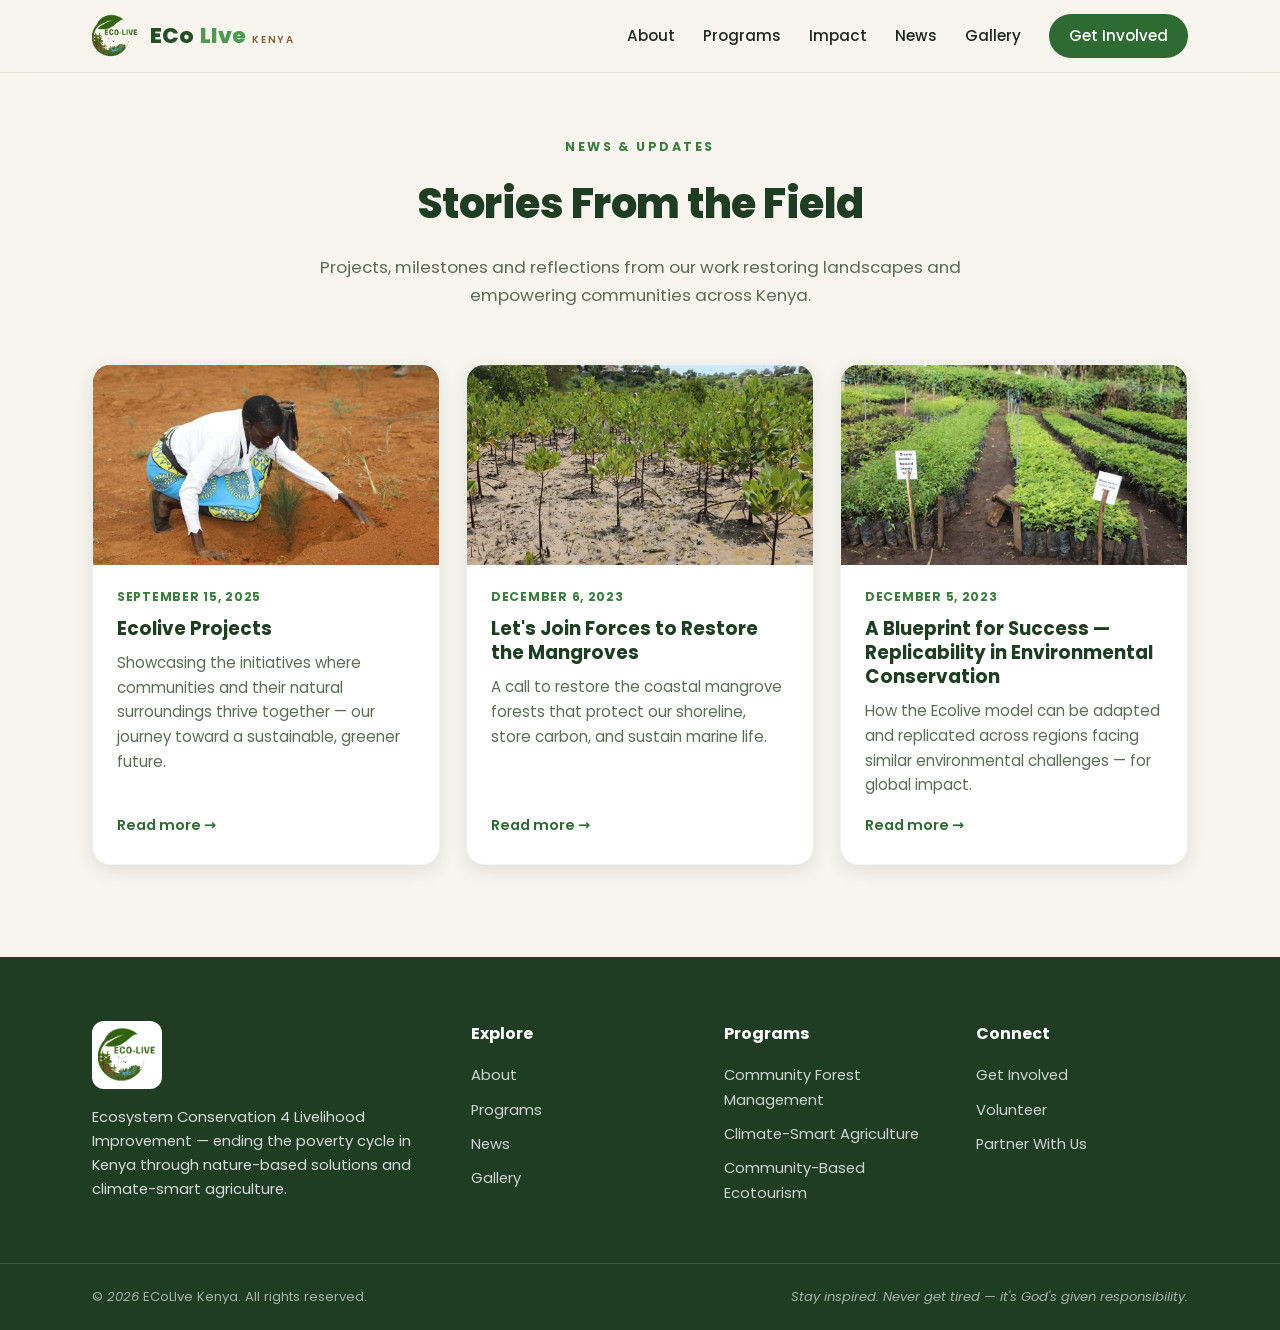
==== news/index.html @ 1b7784cd "Add News section and migrate blog posts from the existing Wix site Homepage News section, /news list" ====
<!DOCTYPE html>
<html lang="en">
<head>
  <meta charset="UTF-8" />
  <meta name="viewport" content="width=device-width, initial-scale=1.0" />
  <title>News &amp; Updates — ECoLIve Kenya</title>
  <meta name="description" content="Latest news, projects and field stories from ECoLIve Kenya." />
  <link rel="icon" href="../assets/logo.png" type="image/png" />
  <link rel="preconnect" href="https://fonts.googleapis.com" />
  <link rel="preconnect" href="https://fonts.gstatic.com" crossorigin />
  <link href="https://fonts.googleapis.com/css2?family=Poppins:wght@400;500;600;700;800&family=Lora:ital,wght@0,400;0,500;1,400&display=swap" rel="stylesheet" />
  <link rel="stylesheet" href="../styles.css" />
</head>
<body>
  <header class="site-header" id="top">
    <div class="container nav-wrap">
      <a href="../index.html" class="brand">
        <img src="../assets/logo.png" alt="ECoLIve logo" class="brand-logo" />
        <span class="brand-text">ECo<span class="brand-accent">LIve</span><small>Kenya</small></span>
      </a>
      <button class="nav-toggle" aria-label="Open menu" aria-expanded="false"><span></span><span></span><span></span></button>
      <nav class="nav" id="nav">
        <a href="../index.html#about">About</a>
        <a href="../index.html#programs">Programs</a>
        <a href="../index.html#impact">Impact</a>
        <a href="../news/index.html">News</a>
        <a href="../index.html#gallery">Gallery</a>
        <a href="../index.html#contact" class="nav-cta">Get Involved</a>
      </nav>
    </div>
  </header>

  <section class="section" style="padding-top:64px">
    <div class="container">
      <div class="section-head">
        <p class="kicker">News &amp; Updates</p>
        <h2>Stories From the Field</h2>
        <p class="section-sub">Projects, milestones and reflections from our work restoring landscapes and empowering communities across Kenya.</p>
      </div>
      <div class="news-grid">
        <a class="news-card" href="../post/ecolive-projects/index.html">
          <div class="news-cover"><img src="../assets/news/planting.jpg" alt="A community member planting a tree seedling in dryland soil" loading="lazy" /></div>
          <div class="news-body">
            <span class="news-date">September 15, 2025</span>
            <h3>Ecolive Projects</h3>
            <p>Showcasing the initiatives where communities and their natural surroundings thrive together — our journey toward a sustainable, greener future.</p>
            <span class="news-readmore">Read more &rarr;</span>
          </div>
        </a>
        <a class="news-card" href="../post/lets-join-forces-to-restore-the-mangroves/index.html">
          <div class="news-cover"><img src="../assets/news/mangrove.jpg" alt="Young mangrove seedlings planted across coastal mudflats with a village in the background" loading="lazy" /></div>
          <div class="news-body">
            <span class="news-date">December 6, 2023</span>
            <h3>Let's Join Forces to Restore the Mangroves</h3>
            <p>A call to restore the coastal mangrove forests that protect our shoreline, store carbon, and sustain marine life.</p>
            <span class="news-readmore">Read more &rarr;</span>
          </div>
        </a>
        <a class="news-card" href="../post/a-blueprint-for-success-replicability-in-environmental-conservation/index.html">
          <div class="news-cover"><img src="../assets/news/nursery-blueprint.jpg" alt="Rows of labelled tree seedlings in an Ecolive community nursery" loading="lazy" /></div>
          <div class="news-body">
            <span class="news-date">December 5, 2023</span>
            <h3>A Blueprint for Success — Replicability in Environmental Conservation</h3>
            <p>How the Ecolive model can be adapted and replicated across regions facing similar environmental challenges — for global impact.</p>
            <span class="news-readmore">Read more &rarr;</span>
          </div>
        </a>
      </div>
    </div>
  </section>

  <footer class="site-footer">
    <div class="container footer-grid">
      <div class="footer-brand">
        <img src="../assets/logo.png" alt="ECoLIve logo" />
        <p>Ecosystem Conservation 4 Livelihood Improvement — ending the poverty cycle in Kenya through nature-based solutions and climate-smart agriculture.</p>
      </div>
      <div class="footer-col">
        <h4>Explore</h4>
        <a href="../index.html#about">About</a>
        <a href="../index.html#programs">Programs</a>
        <a href="../news/index.html">News</a>
        <a href="../index.html#gallery">Gallery</a>
      </div>
      <div class="footer-col">
        <h4>Programs</h4>
        <a href="../index.html#programs">Community Forest Management</a>
        <a href="../index.html#programs">Climate-Smart Agriculture</a>
        <a href="../index.html#programs">Community-Based Ecotourism</a>
      </div>
      <div class="footer-col">
        <h4>Connect</h4>
        <a href="../index.html#contact">Get Involved</a>
        <a href="../index.html#contact">Volunteer</a>
        <a href="../index.html#contact">Partner With Us</a>
      </div>
    </div>
    <div class="footer-bar">
      <div class="container footer-bar-inner">
        <span>&copy; <span id="year"></span> ECoLIve Kenya. All rights reserved.</span>
        <span>Stay inspired. Never get tired — it's God's given responsibility.</span>
      </div>
    </div>
  </footer>
  <script src="../script.js"></script>
</body>
</html>
---- styles.css ----
/* =========================================================
   ECoLIve Kenya — Brand stylesheet
   Palette derived from the logo & profile:
   Green (hope/prosperity), Brown (earth/soil), White (transparency)
   ========================================================= */

:root {
  --green-900: #1e3d23;
  --green-800: #244d28;
  --green-700: #2e6b32;
  --green-600: #3a7d3e;
  --green-500: #4c9a4f;
  --green-300: #8fc492;
  --green-100: #e4f0e2;
  --brown-700: #5b3a22;
  --brown-500: #8b5e3c;
  --brown-300: #c39d7e;
  --cream:     #f7f5ee;
  --cream-2:   #eef0e6;
  --ink:       #20281f;
  --muted:     #5d6a58;
  --white:     #ffffff;
  --shadow:    0 14px 40px rgba(30, 61, 35, 0.12);
  --shadow-sm: 0 6px 18px rgba(30, 61, 35, 0.10);
  --radius:    18px;
  --radius-sm: 12px;
  --maxw:      1140px;
}

* { margin: 0; padding: 0; box-sizing: border-box; }

html { scroll-behavior: smooth; scroll-padding-top: 80px; }

body {
  font-family: "Poppins", system-ui, -apple-system, sans-serif;
  color: var(--ink);
  background: var(--cream);
  line-height: 1.65;
  -webkit-font-smoothing: antialiased;
}

img { max-width: 100%; display: block; }
a { color: inherit; text-decoration: none; }

.container { width: 100%; max-width: var(--maxw); margin: 0 auto; padding: 0 22px; }

/* ---------- Buttons ---------- */
.btn {
  display: inline-block;
  font-weight: 600;
  font-size: 0.96rem;
  padding: 13px 26px;
  border-radius: 50px;
  cursor: pointer;
  border: 2px solid transparent;
  transition: transform .2s ease, box-shadow .2s ease, background .2s ease;
}
.btn-primary { background: var(--green-700); color: #fff; box-shadow: 0 8px 22px rgba(46,107,50,.35); }
.btn-primary:hover { background: var(--green-800); transform: translateY(-2px); }
.btn-ghost { background: transparent; color: #fff; border-color: rgba(255,255,255,.7); }
.btn-ghost:hover { background: rgba(255,255,255,.14); transform: translateY(-2px); }
.btn-full { width: 100%; }

/* ---------- Header ---------- */
.site-header {
  position: sticky; top: 0; z-index: 100;
  background: rgba(247, 245, 238, .9);
  backdrop-filter: blur(10px);
  border-bottom: 1px solid rgba(46,107,50,.12);
}
.nav-wrap { display: flex; align-items: center; justify-content: space-between; height: 72px; }
.brand { display: flex; align-items: center; gap: 12px; }
.brand-logo { width: 46px; height: 46px; object-fit: contain; }
.brand-text { font-weight: 800; font-size: 1.35rem; color: var(--green-800); line-height: 1; display: flex; align-items: baseline; gap: 6px; }
.brand-accent { color: var(--green-500); }
.brand-text small { font-size: .62rem; font-weight: 600; letter-spacing: .18em; color: var(--brown-500); text-transform: uppercase; }

.nav { display: flex; align-items: center; gap: 28px; }
.nav a { font-weight: 500; font-size: .95rem; color: var(--ink); position: relative; }
.nav a:not(.nav-cta)::after {
  content: ""; position: absolute; left: 0; bottom: -6px; height: 2px; width: 0;
  background: var(--green-600); transition: width .25s ease;
}
.nav a:not(.nav-cta):hover::after { width: 100%; }
.nav-cta { background: var(--green-700); color: #fff !important; padding: 9px 20px; border-radius: 50px; }
.nav-cta:hover { background: var(--green-800); }

.nav-toggle { display: none; flex-direction: column; gap: 5px; background: none; border: 0; cursor: pointer; padding: 6px; }
.nav-toggle span { width: 26px; height: 3px; background: var(--green-800); border-radius: 3px; transition: .3s; }

/* ---------- Hero ---------- */
.hero {
  position: relative;
  color: #fff;
  padding: 120px 0 96px;
  background:
    linear-gradient(160deg, rgba(30,61,35,.94) 0%, rgba(36,77,40,.86) 50%, rgba(58,125,62,.78) 100%),
    url("assets/hero-hands.jpg") center 30% / cover no-repeat;
  overflow: hidden;
}
.hero-overlay {
  position: absolute; inset: 0;
  background-image:
    radial-gradient(circle at 80% 20%, rgba(255,255,255,.08) 0, transparent 35%),
    url("data:image/svg+xml,%3Csvg xmlns='http://www.w3.org/2000/svg' width='60' height='60'%3E%3Cpath d='M30 8c6 8 6 18 0 26-6-8-6-18 0-26z' fill='%23ffffff' opacity='0.04'/%3E%3C/svg%3E");
  pointer-events: none;
}
.hero-inner { position: relative; max-width: 820px; }
.eyebrow { text-transform: uppercase; letter-spacing: .22em; font-size: .76rem; font-weight: 600; color: var(--green-300); margin-bottom: 18px; }
.hero h1 { font-size: clamp(2.1rem, 5vw, 3.5rem); line-height: 1.1; font-weight: 800; letter-spacing: -.5px; }
.hero h1 span { color: var(--green-300); }
.hero-lead { font-size: 1.12rem; max-width: 620px; margin: 22px 0 32px; color: rgba(255,255,255,.92); }
.hero-actions { display: flex; gap: 14px; flex-wrap: wrap; }
.hero-stats { display: flex; gap: 38px; margin-top: 54px; flex-wrap: wrap; }
.stat { display: flex; flex-direction: column; }
.stat strong { font-size: 2.2rem; font-weight: 800; color: #fff; line-height: 1; }
.stat span { font-size: .82rem; color: rgba(255,255,255,.8); margin-top: 6px; max-width: 150px; }

/* ---------- Values marquee ---------- */
.values-strip { background: var(--brown-700); color: var(--cream); overflow: hidden; padding: 14px 0; }
.marquee { display: flex; gap: 26px; white-space: nowrap; width: max-content; animation: scroll 26s linear infinite; font-weight: 600; letter-spacing: .04em; text-transform: uppercase; font-size: .9rem; }
.marquee span { opacity: .92; }
@keyframes scroll { from { transform: translateX(0); } to { transform: translateX(-50%); } }

/* ---------- Sections ---------- */
.section { padding: 92px 0; }
.section-alt { background: var(--cream-2); }
.section-green { background: linear-gradient(160deg, var(--green-800), var(--green-700)); color: #fff; }
.section-head { max-width: 720px; margin: 0 auto 54px; text-align: center; }
.section-head.light h2, .section-head.light .kicker { color: #fff; }
.kicker { text-transform: uppercase; letter-spacing: .2em; font-size: .78rem; font-weight: 700; color: var(--green-600); margin-bottom: 12px; }
.section-head h2 { font-size: clamp(1.7rem, 3.6vw, 2.6rem); font-weight: 800; color: var(--green-900); letter-spacing: -.5px; }
.section-green .section-head h2 { color: #fff; }
.section-sub { margin-top: 16px; color: var(--muted); font-size: 1.05rem; }
.section-green .section-sub { color: rgba(255,255,255,.85); }

/* ---------- About ---------- */
.about-grid { display: grid; grid-template-columns: 1.1fr 1fr; gap: 44px; align-items: start; margin-bottom: 60px; }
.about-text p { margin-bottom: 18px; color: var(--muted); font-size: 1.04rem; }
.about-text blockquote {
  font-family: "Lora", serif; font-style: italic; font-size: 1.25rem; color: var(--green-800);
  border-left: 4px solid var(--green-500); padding: 6px 0 6px 22px; margin-top: 26px;
}
.about-cards { display: grid; gap: 20px; }
.vm-card { background: #fff; border-radius: var(--radius); padding: 28px; box-shadow: var(--shadow-sm); border: 1px solid rgba(46,107,50,.08); }
.vm-icon { width: 52px; height: 52px; border-radius: 14px; background: var(--green-100); color: var(--green-700); display: flex; align-items: center; justify-content: center; margin-bottom: 16px; }
.vm-icon svg { width: 26px; height: 26px; }
.vm-card h3 { color: var(--green-800); font-size: 1.2rem; margin-bottom: 8px; }
.vm-card p { color: var(--muted); font-size: .98rem; }

.values-grid { display: grid; grid-template-columns: repeat(5, 1fr); gap: 16px; }
.value { background: #fff; border-radius: var(--radius-sm); padding: 22px 18px; border-top: 4px solid var(--green-500); box-shadow: var(--shadow-sm); transition: transform .25s ease; }
.value:hover { transform: translateY(-5px); }
.value h4 { color: var(--green-800); font-size: 1.02rem; margin-bottom: 8px; }
.value p { font-size: .86rem; color: var(--muted); }

/* ---------- Source to Sea ---------- */
.s2s-flow { display: flex; align-items: stretch; justify-content: center; gap: 8px; flex-wrap: wrap; }
.s2s-step { flex: 1; min-width: 180px; background: #fff; border-radius: var(--radius); padding: 30px 22px; text-align: center; box-shadow: var(--shadow-sm); border: 1px solid rgba(46,107,50,.08); }
.s2s-emoji { width: 64px; height: 64px; border-radius: 50%; background: var(--green-100); color: var(--green-700); display: flex; align-items: center; justify-content: center; margin: 0 auto 14px; }
.s2s-emoji svg { width: 30px; height: 30px; }
.s2s-step h4 { color: var(--green-800); font-size: 1.18rem; margin-bottom: 8px; }
.s2s-step p { font-size: .9rem; color: var(--muted); }
.s2s-arrow { display: flex; align-items: center; font-size: 1.8rem; color: var(--green-500); font-weight: 700; }
.s2s-photo { margin: 44px auto 0; max-width: 920px; border-radius: var(--radius); overflow: hidden; box-shadow: var(--shadow); position: relative; }
.s2s-photo img { width: 100%; height: 340px; object-fit: cover; }
.s2s-photo figcaption {
  position: absolute; left: 0; right: 0; bottom: 0; padding: 30px 24px 16px;
  background: linear-gradient(to top, rgba(20,40,24,.78), transparent);
  color: #fff; font-size: .92rem; font-weight: 500;
}

/* ---------- Thematic ---------- */
.theme-grid { display: grid; grid-template-columns: repeat(3, 1fr); gap: 26px; }
.theme-card { background: #fff; border-radius: var(--radius); padding: 32px 28px; box-shadow: var(--shadow-sm); border: 1px solid rgba(46,107,50,.08); position: relative; transition: transform .25s ease, box-shadow .25s ease; }
.theme-card:hover { transform: translateY(-6px); box-shadow: var(--shadow); }
.theme-tag { display: inline-block; background: var(--green-100); color: var(--green-700); font-weight: 700; font-size: .72rem; letter-spacing: .1em; padding: 5px 12px; border-radius: 50px; text-transform: uppercase; margin-bottom: 16px; }
.theme-card h3 { color: var(--green-900); font-size: 1.2rem; margin-bottom: 12px; line-height: 1.3; }
.theme-card p { color: var(--muted); font-size: .96rem; }

/* ---------- Programs ---------- */
.program-grid { display: grid; grid-template-columns: repeat(3, 1fr); gap: 26px; }
.program-card { background: rgba(255,255,255,.08); border: 1px solid rgba(255,255,255,.18); border-radius: var(--radius); padding: 34px 28px; position: relative; backdrop-filter: blur(4px); transition: transform .25s ease, background .25s ease; }
.program-card:hover { transform: translateY(-6px); background: rgba(255,255,255,.14); }
.program-emoji { width: 64px; height: 64px; border-radius: 16px; background: rgba(255,255,255,.14); color: #fff; display: flex; align-items: center; justify-content: center; margin-bottom: 18px; }
.program-emoji svg { width: 32px; height: 32px; }
.program-card h3 { font-size: 1.25rem; margin-bottom: 12px; }
.program-card p { color: rgba(255,255,255,.85); font-size: .96rem; }
.program-pill { position: absolute; top: 22px; right: 22px; background: var(--green-300); color: var(--green-900); font-weight: 700; font-size: .72rem; padding: 4px 12px; border-radius: 50px; letter-spacing: .08em; }

/* ---------- Strategy list ---------- */
.strategy-list { max-width: 820px; margin: 0 auto; list-style: none; counter-reset: step; }
.strategy-list li { position: relative; padding: 0 0 30px 70px; counter-increment: step; }
.strategy-list li::before {
  content: counter(step); position: absolute; left: 0; top: 0;
  width: 48px; height: 48px; border-radius: 50%;
  background: var(--green-700); color: #fff; font-weight: 700; font-size: 1.2rem;
  display: flex; align-items: center; justify-content: center;
}
.strategy-list li:not(:last-child)::after {
  content: ""; position: absolute; left: 23px; top: 52px; bottom: 6px; width: 2px;
  background: linear-gradient(var(--green-300), transparent);
}
.strategy-list h4 { color: var(--green-800); font-size: 1.18rem; margin-bottom: 6px; }
.strategy-list p { color: var(--muted); font-size: .98rem; }

/* ---------- Founder ---------- */
.founder-grid { display: grid; grid-template-columns: .85fr 1.15fr; gap: 48px; align-items: center; }
.founder-media { display: grid; gap: 16px; }
.founder-portrait { width: 100%; border-radius: var(--radius); box-shadow: var(--shadow); object-fit: cover; aspect-ratio: 1 / 1; }
.founder-thumbs { display: grid; grid-template-columns: 1fr 1fr; gap: 16px; }
.founder-thumbs img { width: 100%; height: 130px; object-fit: cover; border-radius: var(--radius-sm); box-shadow: var(--shadow-sm); }
.founder-content { position: relative; }
.founder-head { text-align: left; margin: 0 0 18px; }
.founder-mark { font-family: "Lora", serif; font-size: 6rem; color: var(--green-300); line-height: .5; height: 46px; }
.founder-quote { font-family: "Lora", serif; font-style: italic; font-size: 1.45rem; line-height: 1.5; color: var(--green-800); margin: 10px 0 22px; border-left: 4px solid var(--green-500); padding-left: 22px; }
.founder-body { color: var(--muted); font-size: 1.05rem; }
.founder-body em { color: var(--brown-500); font-style: italic; font-weight: 600; }
.founder-name { margin-top: 22px; font-weight: 700; color: var(--green-700); }

/* ---------- Impact ---------- */
.impact-grid { display: grid; grid-template-columns: repeat(3, 1fr); gap: 26px; }
.impact-card { background: #fff; border-radius: var(--radius); overflow: hidden; box-shadow: var(--shadow-sm); border: 1px solid rgba(46,107,50,.08); transition: transform .25s ease, box-shadow .25s ease; }
.impact-card:hover { transform: translateY(-6px); box-shadow: var(--shadow); }
.impact-banner { height: 210px; position: relative; display: flex; align-items: flex-end; padding: 16px; overflow: hidden; }
.impact-banner img { position: absolute; inset: 0; width: 100%; height: 100%; object-fit: cover; transition: transform .5s ease; }
.impact-card:hover .impact-banner img { transform: scale(1.06); }
.impact-banner::after {
  content: ""; position: absolute; inset: 0;
  background: linear-gradient(to top, rgba(20,40,24,.55), rgba(20,40,24,.05) 55%, transparent);
}
.impact-badge { position: relative; z-index: 2; background: rgba(255,255,255,.94); color: var(--green-800); font-weight: 700; font-size: .72rem; padding: 5px 13px; border-radius: 50px; letter-spacing: .08em; text-transform: uppercase; }
.impact-body { padding: 24px 24px 28px; }
.impact-body h3 { color: var(--green-900); font-size: 1.18rem; margin-bottom: 10px; line-height: 1.3; }
.impact-body p { color: var(--muted); font-size: .94rem; }

.impact-link { display: inline-block; margin-top: 8px; color: var(--green-700); font-weight: 600; font-size: .9rem; }
.impact-link:hover { color: var(--green-800); text-decoration: underline; }

/* ---------- Nurseries spotlight ---------- */
.nursery-feature { display: grid; grid-template-columns: 1fr 1.1fr; gap: 50px; align-items: center; }
.nursery-text .kicker { color: var(--green-600); }
.nursery-text h2 { font-size: clamp(1.7rem, 3.4vw, 2.4rem); font-weight: 800; color: var(--green-900); margin-bottom: 16px; }
.nursery-text > p { color: var(--muted); font-size: 1.05rem; margin-bottom: 26px; }
.nursery-text strong { color: var(--green-800); }
.nursery-stats { display: flex; gap: 28px; flex-wrap: wrap; }
.ns-item { display: flex; flex-direction: column; }
.ns-item strong { font-size: 2.4rem; font-weight: 800; color: var(--green-700); line-height: 1; }
.ns-item span { font-size: .86rem; color: var(--muted); margin-top: 6px; }

.nursery-gallery { display: grid; grid-template-columns: 1fr 1fr; gap: 14px; }
.nursery-gallery figure { margin: 0; border-radius: var(--radius-sm); overflow: hidden; box-shadow: var(--shadow-sm); position: relative; }
.nursery-gallery img { width: 100%; height: 100%; object-fit: cover; display: block; min-height: 200px; transition: transform .5s ease; }
.nursery-gallery figure:hover img { transform: scale(1.06); }
.ng-tall { grid-row: span 2; }
.ng-tall img { min-height: 414px; }
.ng-tall figcaption {
  position: absolute; left: 0; right: 0; bottom: 0; padding: 26px 18px 14px;
  background: linear-gradient(to top, rgba(20,40,24,.8), transparent);
  color: #fff; font-size: .85rem; font-weight: 500;
}

/* ---------- News (cards) ---------- */
.news-grid { display: grid; grid-template-columns: repeat(3, 1fr); gap: 26px; }
.news-card { display: flex; flex-direction: column; background: #fff; border-radius: var(--radius); overflow: hidden; box-shadow: var(--shadow-sm); border: 1px solid rgba(46,107,50,.08); transition: transform .25s ease, box-shadow .25s ease; }
.news-card:hover { transform: translateY(-6px); box-shadow: var(--shadow); }
.news-cover { height: 200px; overflow: hidden; }
.news-cover img { width: 100%; height: 100%; object-fit: cover; transition: transform .5s ease; }
.news-card:hover .news-cover img { transform: scale(1.06); }
.news-body { padding: 22px 24px 26px; display: flex; flex-direction: column; flex: 1; }
.news-date { font-size: .76rem; font-weight: 700; letter-spacing: .06em; text-transform: uppercase; color: var(--green-600); margin-bottom: 10px; }
.news-card h3 { color: var(--green-900); font-size: 1.16rem; line-height: 1.3; margin-bottom: 10px; }
.news-card p { color: var(--muted); font-size: .94rem; flex: 1; }
.news-readmore { margin-top: 16px; font-weight: 600; color: var(--green-700); font-size: .9rem; }
.news-card:hover .news-readmore { color: var(--green-800); text-decoration: underline; }
.news-more { text-align: center; margin-top: 40px; }

/* ---------- Article (post) pages ---------- */
.post-hero { position: relative; height: clamp(300px, 44vh, 460px); overflow: hidden; }
.post-hero img { width: 100%; height: 100%; object-fit: cover; }
.post-hero::after { content: ""; position: absolute; inset: 0; background: linear-gradient(to top, rgba(18,36,22,.82), rgba(18,36,22,.25) 60%, rgba(18,36,22,.15)); }
.post-hero-inner { position: absolute; left: 0; right: 0; bottom: 0; padding: 40px 0; }
.post-hero-inner .container { color: #fff; }
.post-cat { display: inline-block; background: var(--green-600); color: #fff; font-weight: 700; font-size: .72rem; letter-spacing: .1em; text-transform: uppercase; padding: 5px 14px; border-radius: 50px; margin-bottom: 16px; }
.post-title { font-size: clamp(1.7rem, 4vw, 2.7rem); font-weight: 800; color: #fff; max-width: 880px; line-height: 1.15; letter-spacing: -.5px; }
.post-meta { margin-top: 16px; color: rgba(255,255,255,.92); font-size: .9rem; display: flex; gap: 18px; flex-wrap: wrap; align-items: center; }
.post-meta span { display: inline-flex; align-items: center; gap: 7px; }
.post-meta svg { width: 16px; height: 16px; }
.post-article { max-width: 740px; margin: 0 auto; padding: 50px 22px 80px; }
.post-back { display: inline-flex; align-items: center; gap: 8px; margin-bottom: 32px; color: var(--green-700); font-weight: 600; font-size: .92rem; }
.post-back:hover { color: var(--green-900); }
.post-back svg { width: 18px; height: 18px; }
.post-article p { color: var(--ink); font-size: 1.1rem; line-height: 1.85; margin-bottom: 24px; }
.post-article p.lead { font-size: 1.25rem; color: var(--green-800); font-weight: 500; }
.post-figure { margin: 8px 0 32px; border-radius: var(--radius); overflow: hidden; box-shadow: var(--shadow-sm); }
.post-figure img { width: 100%; display: block; }
.post-figure figcaption { font-size: .86rem; color: var(--muted); padding: 12px 16px; background: #fff; font-style: italic; }
.post-cta { margin-top: 44px; padding: 30px; background: var(--green-100); border-radius: var(--radius); text-align: center; }
.post-cta h3 { color: var(--green-800); font-size: 1.25rem; margin-bottom: 10px; }
.post-cta p { color: var(--muted); margin-bottom: 18px; font-size: 1rem; }

/* ---------- Gallery ---------- */
.gallery-grid {
  display: grid;
  grid-template-columns: repeat(4, 1fr);
  grid-auto-rows: 165px;
  grid-auto-flow: dense;
  gap: 14px;
}
.g-item { margin: 0; position: relative; overflow: hidden; border-radius: var(--radius-sm); box-shadow: var(--shadow-sm); cursor: pointer; }
.g-item img { width: 100%; height: 100%; object-fit: cover; display: block; transition: transform .5s ease; }
.g-item:hover img { transform: scale(1.07); }
.g-item::after {
  content: ""; position: absolute; inset: 0;
  background: linear-gradient(to top, rgba(20,40,24,.4), transparent 50%);
  opacity: 0; transition: opacity .3s ease;
}
.g-item:hover::after { opacity: 1; }
.g-item::before {
  content: ""; position: absolute; top: 50%; left: 50%; transform: translate(-50%, -50%) scale(.7);
  z-index: 2; opacity: 0; transition: opacity .3s ease, transform .3s ease;
  background: rgba(255,255,255,.92) url("data:image/svg+xml,%3Csvg%20xmlns%3D%27http%3A%2F%2Fwww.w3.org%2F2000%2Fsvg%27%20viewBox%3D%270%200%2024%2024%27%20fill%3D%27none%27%20stroke%3D%27%23244d28%27%20stroke-width%3D%272%27%20stroke-linecap%3D%27round%27%20stroke-linejoin%3D%27round%27%3E%3Ccircle%20cx%3D%2711%27%20cy%3D%2711%27%20r%3D%277%27%2F%3E%3Cline%20x1%3D%2721%27%20y1%3D%2721%27%20x2%3D%2716.65%27%20y2%3D%2716.65%27%2F%3E%3Cline%20x1%3D%2711%27%20y1%3D%278%27%20x2%3D%2711%27%20y2%3D%2714%27%2F%3E%3Cline%20x1%3D%278%27%20y1%3D%2711%27%20x2%3D%2714%27%20y2%3D%2711%27%2F%3E%3C%2Fsvg%3E") center / 22px no-repeat;
  width: 46px; height: 46px; border-radius: 50%;
}
.g-item:hover::before { opacity: 1; transform: translate(-50%, -50%) scale(1); }
.g-wide { grid-column: span 2; }
.g-tall { grid-row: span 2; }
.g-big  { grid-column: span 2; grid-row: span 2; }

/* ---------- Lightbox ---------- */
.lightbox {
  position: fixed; inset: 0; z-index: 1000;
  background: rgba(15, 28, 17, .92); backdrop-filter: blur(6px);
  display: flex; align-items: center; justify-content: center; padding: 30px;
  animation: lbFade .25s ease;
}
.lightbox[hidden] { display: none; }
@keyframes lbFade { from { opacity: 0; } to { opacity: 1; } }
.lb-figure { margin: 0; max-width: 90vw; max-height: 88vh; text-align: center; }
.lb-figure img { max-width: 90vw; max-height: 78vh; border-radius: var(--radius-sm); box-shadow: 0 20px 60px rgba(0,0,0,.5); object-fit: contain; }
.lb-figure figcaption { color: #fff; margin-top: 16px; font-size: 1rem; font-weight: 500; }
.lb-close, .lb-nav {
  position: absolute; background: rgba(255,255,255,.14); border: 1px solid rgba(255,255,255,.25);
  color: #fff; cursor: pointer; border-radius: 50%; transition: background .2s ease, transform .2s ease;
}
.lb-close { top: 24px; right: 24px; width: 48px; height: 48px; font-size: 1.8rem; line-height: 1; }
.lb-nav { top: 50%; transform: translateY(-50%); width: 54px; height: 54px; font-size: 2rem; line-height: 1; }
.lb-prev { left: 24px; }
.lb-next { right: 24px; }
.lb-close:hover, .lb-nav:hover { background: rgba(255,255,255,.3); }
.lb-nav:hover { transform: translateY(-50%) scale(1.08); }

/* ---------- Poem ---------- */
.poem-section { background: linear-gradient(160deg, var(--green-900), var(--brown-700)); color: var(--cream); }
.poem-grid { display: grid; grid-template-columns: 1.3fr .7fr; gap: 50px; align-items: center; }
.poem-inner { max-width: 680px; }
.light-kicker { color: var(--green-300); }
.poem-title { font-family: "Lora", serif; font-size: 2.4rem; color: #fff; margin-bottom: 28px; }
.poem { font-family: "Lora", serif; font-size: 1.12rem; line-height: 1.95; color: rgba(255,255,255,.92); font-style: italic; }
.poem strong { color: var(--green-300); font-style: normal; }
.poem-media { display: grid; gap: 18px; }
.poem-media img { width: 100%; border-radius: var(--radius); box-shadow: var(--shadow); object-fit: cover; }
.poem-media img:first-child { height: 280px; }
.poem-media img:last-child { height: 200px; }

/* ---------- SDGs ---------- */
.sdg-grid { display: grid; grid-template-columns: repeat(7, 1fr); gap: 14px; }
.sdg { background: var(--sdg); color: #fff; border-radius: var(--radius-sm); padding: 20px 12px; text-align: center; aspect-ratio: 1; display: flex; flex-direction: column; justify-content: center; box-shadow: var(--shadow-sm); transition: transform .25s ease; }
.sdg:hover { transform: scale(1.06); }
.sdg strong { font-size: 2rem; font-weight: 800; line-height: 1; }
.sdg span { font-size: .72rem; font-weight: 600; margin-top: 8px; }

/* ---------- Logo meaning ---------- */
.logo-wrap { display: grid; grid-template-columns: .9fr 1.1fr; gap: 50px; align-items: center; }
.logo-visual { background: radial-gradient(circle, var(--green-100), transparent 70%); border-radius: 50%; padding: 30px; display: flex; justify-content: center; }
.logo-visual img { width: 280px; }
.logo-text .section-head { text-align: left; margin-bottom: 28px; }
.logo-list { list-style: none; display: grid; gap: 16px; margin-bottom: 26px; }
.logo-list li { padding-left: 34px; position: relative; color: var(--muted); font-size: 1rem; }
.logo-list li .li-ic { position: absolute; left: 0; top: 3px; width: 22px; height: 22px; color: var(--green-600); flex-shrink: 0; }
.logo-list strong { color: var(--green-800); }
.logo-colors { display: flex; gap: 12px; flex-wrap: wrap; }
.lc { font-size: .82rem; font-weight: 600; padding: 8px 16px; border-radius: 50px; }
.lc-green { background: var(--green-700); color: #fff; }
.lc-white { background: #fff; color: var(--ink); border: 1px solid rgba(0,0,0,.12); }
.lc-brown { background: var(--brown-500); color: #fff; }

/* ---------- CTA ---------- */
.cta-section { background: linear-gradient(160deg, var(--green-800), var(--green-900)); color: #fff; }
.cta-inner { display: grid; grid-template-columns: 1fr 1fr; gap: 50px; align-items: center; }
.cta-text h2 { font-size: clamp(1.9rem, 4vw, 2.8rem); font-weight: 800; margin-bottom: 16px; }
.cta-text p { color: rgba(255,255,255,.88); font-size: 1.08rem; margin-bottom: 26px; }
.contact-points { list-style: none; display: grid; gap: 12px; }
.contact-points li { display: flex; align-items: center; gap: 12px; font-size: 1rem; }
.contact-points span { width: 38px; height: 38px; border-radius: 10px; background: rgba(255,255,255,.12); color: #fff; display: inline-flex; align-items: center; justify-content: center; flex-shrink: 0; }
.contact-points span svg { width: 19px; height: 19px; }

.cta-form { background: #fff; border-radius: var(--radius); padding: 32px; box-shadow: var(--shadow); color: var(--ink); }
.cta-form h3 { color: var(--green-800); font-size: 1.4rem; margin-bottom: 18px; }
.field { margin-bottom: 16px; }
.field label { display: block; font-size: .84rem; font-weight: 600; color: var(--green-800); margin-bottom: 6px; }
.field input, .field select, .field textarea {
  width: 100%; padding: 12px 14px; border: 1px solid rgba(46,107,50,.25); border-radius: var(--radius-sm);
  font-family: inherit; font-size: .95rem; background: var(--cream); transition: border .2s ease, box-shadow .2s ease;
}
.field input:focus, .field select:focus, .field textarea:focus {
  outline: none; border-color: var(--green-500); box-shadow: 0 0 0 3px rgba(76,154,79,.18); background: #fff;
}
.form-note { margin-top: 14px; text-align: center; color: var(--green-700); font-weight: 600; display: flex; align-items: center; justify-content: center; gap: 8px; }
.form-note svg { width: 18px; height: 18px; flex-shrink: 0; }

/* ---------- Footer ---------- */
.site-footer { background: var(--green-900); color: rgba(255,255,255,.82); padding-top: 64px; }
.footer-grid { display: grid; grid-template-columns: 1.6fr 1fr 1fr 1fr; gap: 40px; padding-bottom: 48px; }
.footer-brand img { width: 70px; margin-bottom: 16px; background: #fff; border-radius: 12px; padding: 6px; }
.footer-brand p { font-size: .92rem; max-width: 320px; }
.footer-col h4 { color: #fff; font-size: 1rem; margin-bottom: 16px; }
.footer-col a { display: block; font-size: .92rem; margin-bottom: 10px; color: rgba(255,255,255,.78); transition: color .2s ease, padding .2s ease; }
.footer-col a:hover { color: var(--green-300); padding-left: 4px; }
.footer-bar { border-top: 1px solid rgba(255,255,255,.12); padding: 22px 0; }
.footer-bar-inner { display: flex; justify-content: space-between; align-items: center; gap: 16px; font-size: .82rem; color: rgba(255,255,255,.6); flex-wrap: wrap; }
.footer-bar-inner span:last-child { font-style: italic; }

/* ---------- Reveal animation ---------- */
.reveal { opacity: 0; transform: translateY(24px); transition: opacity .6s ease, transform .6s ease; }
.reveal.visible { opacity: 1; transform: none; }

/* ---------- Responsive ---------- */
@media (max-width: 980px) {
  .about-grid { grid-template-columns: 1fr; }
  .values-grid { grid-template-columns: repeat(2, 1fr); }
  .theme-grid, .program-grid, .impact-grid, .news-grid { grid-template-columns: 1fr; }
  .logo-wrap, .cta-inner { grid-template-columns: 1fr; }
  .founder-grid { grid-template-columns: 1fr; }
  .founder-media { max-width: 460px; }
  .poem-grid { grid-template-columns: 1fr; }
  .poem-media { grid-template-columns: 1fr 1fr; max-width: 520px; }
  .nursery-feature { grid-template-columns: 1fr; }
  .gallery-grid { grid-template-columns: repeat(2, 1fr); grid-auto-rows: 150px; }
  .g-big { grid-column: span 2; grid-row: span 2; }
  .g-wide { grid-column: span 2; grid-row: span 1; }
  .lb-nav { width: 44px; height: 44px; font-size: 1.6rem; }
  .lb-prev { left: 12px; }
  .lb-next { right: 12px; }
  .logo-text .section-head { text-align: center; }
  .sdg-grid { grid-template-columns: repeat(4, 1fr); }
  .s2s-arrow { transform: rotate(90deg); }
  .footer-grid { grid-template-columns: 1fr 1fr; }
}

@media (max-width: 640px) {
  .nav-toggle { display: flex; }
  .nav {
    position: absolute; top: 72px; left: 0; right: 0;
    flex-direction: column; align-items: flex-start; gap: 0;
    background: var(--cream); border-bottom: 1px solid rgba(46,107,50,.12);
    padding: 10px 22px; box-shadow: var(--shadow-sm);
    max-height: 0; overflow: hidden; transition: max-height .3s ease, padding .3s ease;
  }
  .nav.open { max-height: 360px; padding: 16px 22px 22px; }
  .nav a { width: 100%; padding: 12px 0; }
  .nav-cta { width: 100%; text-align: center; margin-top: 8px; }
  .hero { padding: 80px 0 64px; }
  .hero-stats { gap: 24px; }
  .stat strong { font-size: 1.7rem; }
  .values-grid { grid-template-columns: 1fr; }
  .sdg-grid { grid-template-columns: repeat(3, 1fr); }
  .footer-grid { grid-template-columns: 1fr; }
  .section { padding: 64px 0; }
  .gallery-grid { grid-auto-rows: 120px; }
}
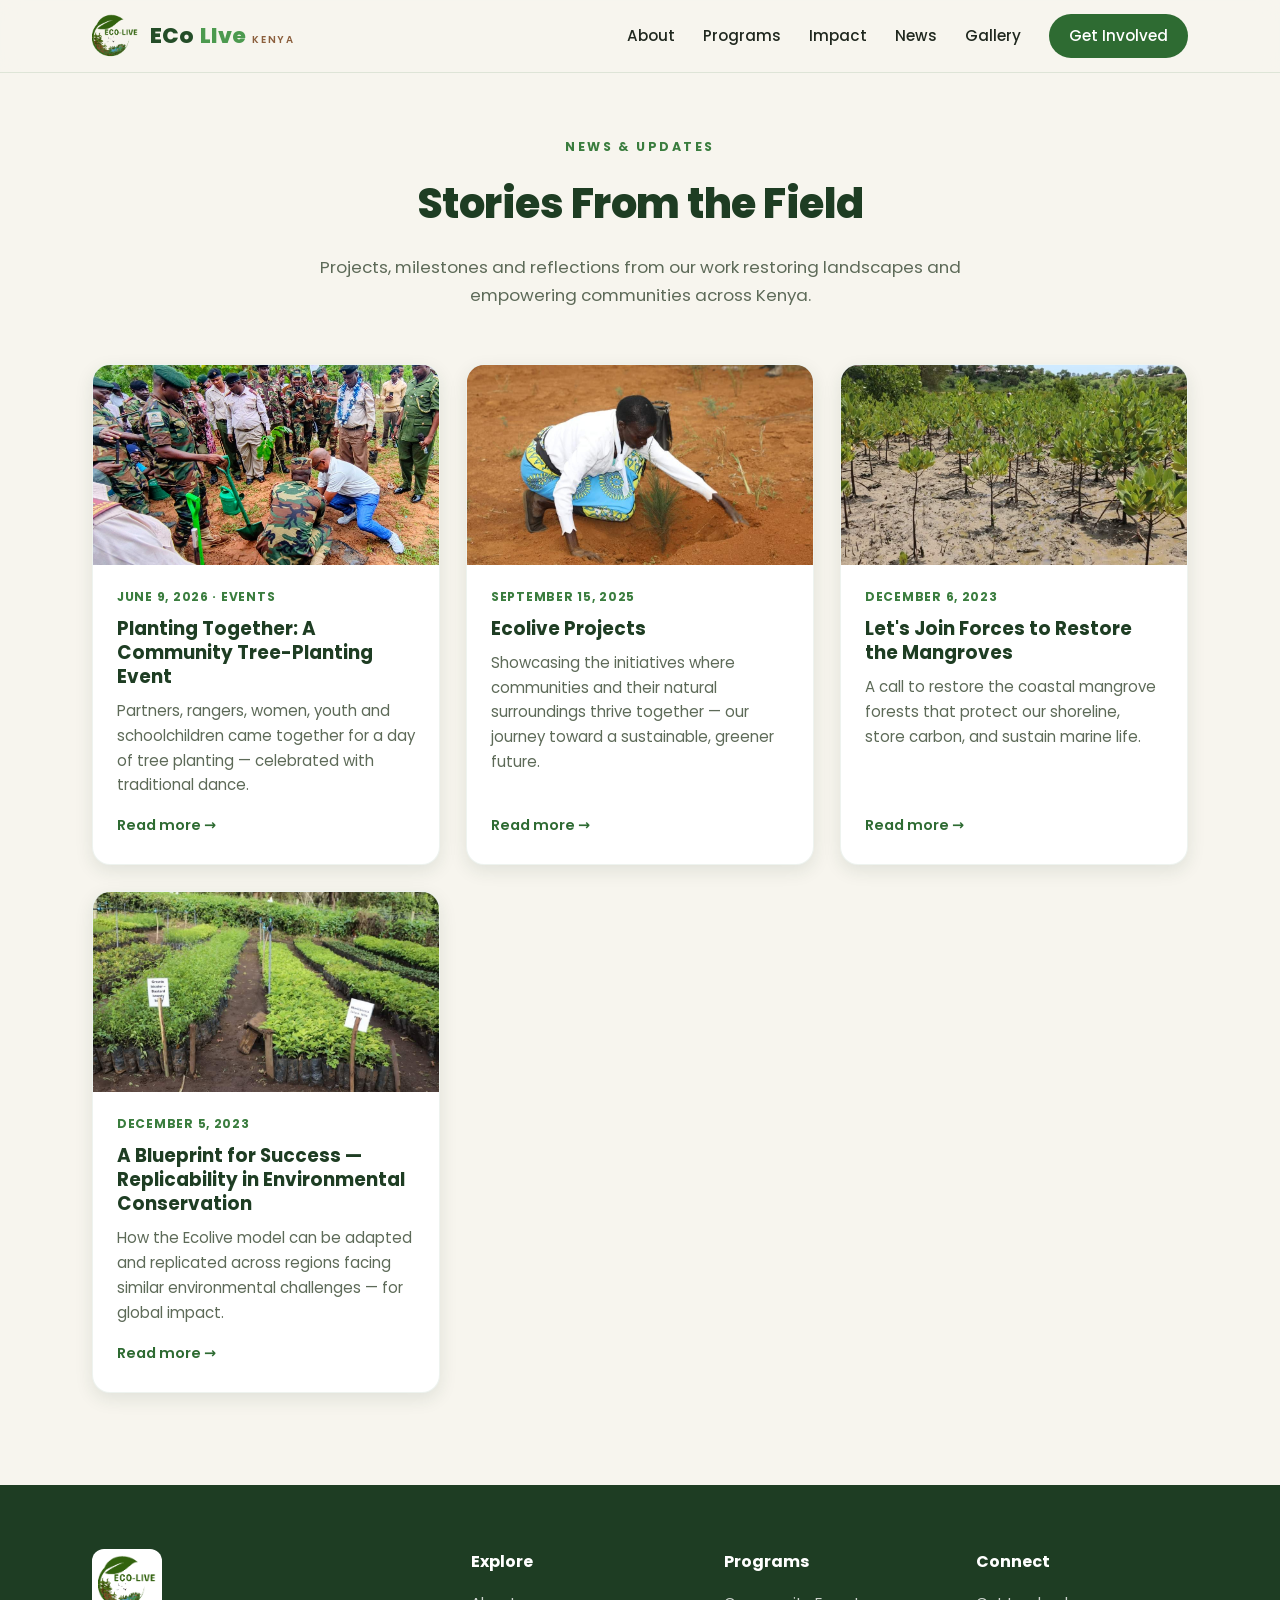
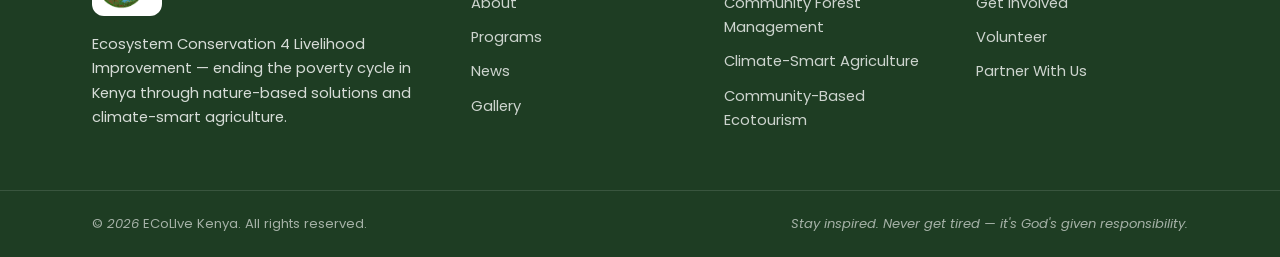
==== commit 30e10e2b: "Add Events news post for the tree-planting event; full S2S text on Strategy page - New /post/communi" ====
--- a/news/index.html
+++ b/news/index.html
@@ -38,6 +38,15 @@
         <p class="section-sub">Projects, milestones and reflections from our work restoring landscapes and empowering communities across Kenya.</p>
       </div>
       <div class="news-grid">
+        <a class="news-card" href="../post/community-tree-planting-event/index.html">
+          <div class="news-cover"><img src="../assets/gallery/event-ceremony-1.jpg" alt="Officials and community members planting trees at a community event" loading="lazy" /></div>
+          <div class="news-body">
+            <span class="news-date">June 9, 2026 · Events</span>
+            <h3>Planting Together: A Community Tree-Planting Event</h3>
+            <p>Partners, rangers, women, youth and schoolchildren came together for a day of tree planting — celebrated with traditional dance.</p>
+            <span class="news-readmore">Read more &rarr;</span>
+          </div>
+        </a>
         <a class="news-card" href="../post/ecolive-projects/index.html">
           <div class="news-cover"><img src="../assets/news/planting.jpg" alt="A community member planting a tree seedling in dryland soil" loading="lazy" /></div>
           <div class="news-body">
--- a/styles.css
+++ b/styles.css
@@ -81,9 +81,14 @@
   content: ""; position: absolute; left: 0; bottom: -6px; height: 2px; width: 0;
   background: var(--green-600); transition: width .25s ease;
 }
-.nav a:not(.nav-cta):hover::after { width: 100%; }
+.nav a:not(.nav-cta):hover::after,
+.nav a:not(.nav-cta).active::after { width: 100%; }
+.nav a:not(.nav-cta).active { color: var(--green-700); font-weight: 600; }
 .nav-cta { background: var(--green-700); color: #fff !important; padding: 9px 20px; border-radius: 50px; }
-.nav-cta:hover { background: var(--green-800); }
+.nav-cta:hover, .nav-cta.active { background: var(--green-800); }
+
+/* Tabbed pages: only the active page's sections are shown */
+.page-hidden { display: none !important; }
 
 .nav-toggle { display: none; flex-direction: column; gap: 5px; background: none; border: 0; cursor: pointer; padding: 6px; }
 .nav-toggle span { width: 26px; height: 3px; background: var(--green-800); border-radius: 3px; transition: .3s; }
@@ -295,6 +300,8 @@
 .post-figure { margin: 8px 0 32px; border-radius: var(--radius); overflow: hidden; box-shadow: var(--shadow-sm); }
 .post-figure img { width: 100%; display: block; }
 .post-figure figcaption { font-size: .86rem; color: var(--muted); padding: 12px 16px; background: #fff; font-style: italic; }
+.post-gallery { display: grid; grid-template-columns: repeat(3, 1fr); gap: 12px; margin: 10px 0 32px; }
+.post-gallery img { width: 100%; height: 170px; object-fit: cover; border-radius: var(--radius-sm); box-shadow: var(--shadow-sm); }
 .post-cta { margin-top: 44px; padding: 30px; background: var(--green-100); border-radius: var(--radius); text-align: center; }
 .post-cta h3 { color: var(--green-800); font-size: 1.25rem; margin-bottom: 10px; }
 .post-cta p { color: var(--muted); margin-bottom: 18px; font-size: 1rem; }
@@ -326,6 +333,11 @@
 .g-wide { grid-column: span 2; }
 .g-tall { grid-row: span 2; }
 .g-big  { grid-column: span 2; grid-row: span 2; }
+
+/* ---------- Video feature ---------- */
+.video-feature { max-width: 940px; margin: 0 auto 44px; border-radius: var(--radius); overflow: hidden; box-shadow: var(--shadow); background: #0c160d; }
+.video-feature video { width: 100%; display: block; max-height: 560px; background: #0c160d; }
+.video-feature figcaption { background: #fff; color: var(--muted); font-size: .9rem; padding: 14px 18px; text-align: center; font-style: italic; }
 
 /* ---------- Lightbox ---------- */
 .lightbox {
@@ -468,4 +480,5 @@
   .footer-grid { grid-template-columns: 1fr; }
   .section { padding: 64px 0; }
   .gallery-grid { grid-auto-rows: 120px; }
-}
+  .post-gallery { grid-template-columns: 1fr 1fr; }
+}
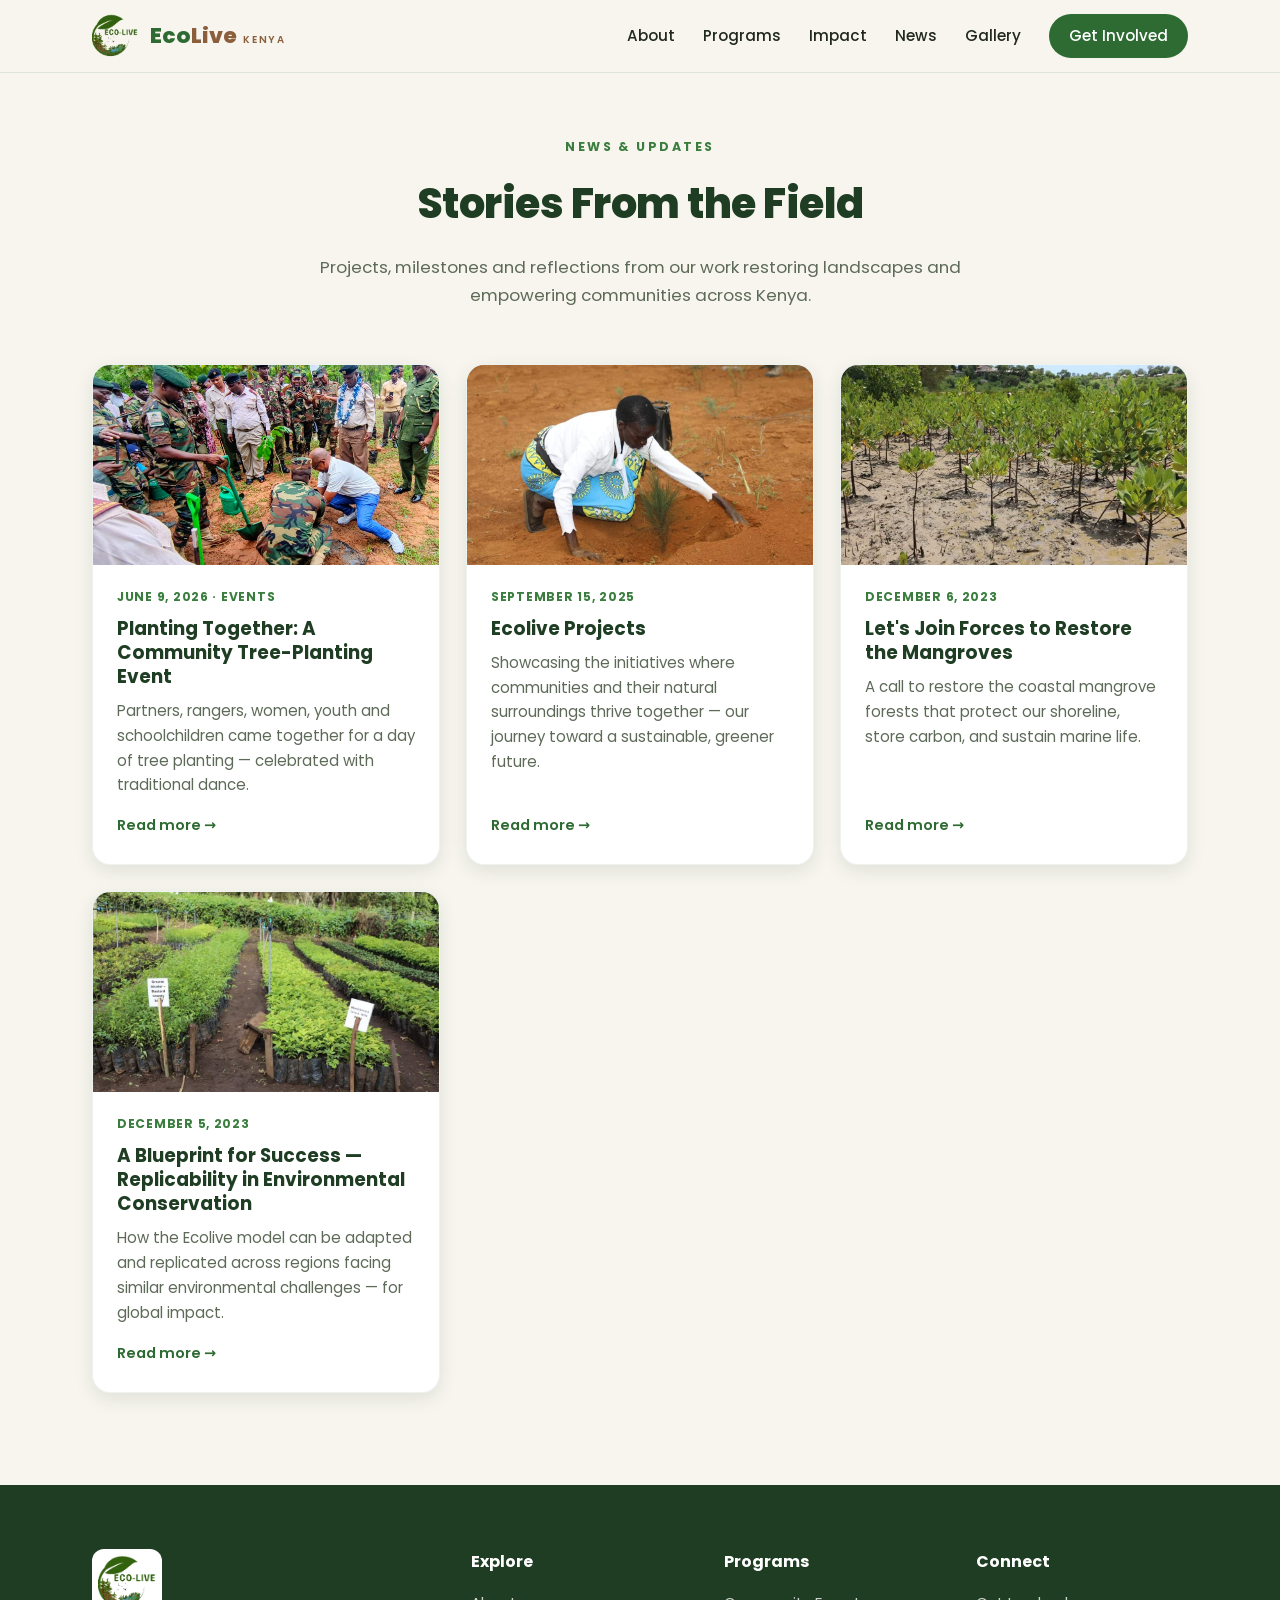
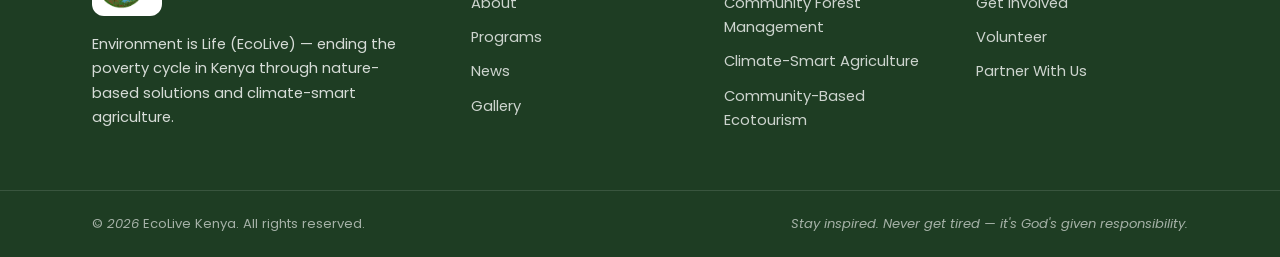
==== commit 4e6b564b: "Rebrand to EcoLive (Environment is Life); add Team section + content updates - Brand mark: continuou" ====
--- a/news/index.html
+++ b/news/index.html
@@ -3,8 +3,8 @@
 <head>
   <meta charset="UTF-8" />
   <meta name="viewport" content="width=device-width, initial-scale=1.0" />
-  <title>News &amp; Updates — ECoLIve Kenya</title>
-  <meta name="description" content="Latest news, projects and field stories from ECoLIve Kenya." />
+  <title>News &amp; Updates — EcoLive Kenya</title>
+  <meta name="description" content="Latest news, projects and field stories from EcoLive Kenya." />
   <link rel="icon" href="../assets/logo.png" type="image/png" />
   <link rel="preconnect" href="https://fonts.googleapis.com" />
   <link rel="preconnect" href="https://fonts.gstatic.com" crossorigin />
@@ -15,8 +15,8 @@
   <header class="site-header" id="top">
     <div class="container nav-wrap">
       <a href="../index.html" class="brand">
-        <img src="../assets/logo.png" alt="ECoLIve logo" class="brand-logo" />
-        <span class="brand-text">ECo<span class="brand-accent">LIve</span><small>Kenya</small></span>
+        <img src="../assets/logo.png" alt="EcoLive logo" class="brand-logo" />
+        <span class="brand-text"><span class="brand-eco">Eco</span><span class="brand-live">Live</span><small>Kenya</small></span>
       </a>
       <button class="nav-toggle" aria-label="Open menu" aria-expanded="false"><span></span><span></span><span></span></button>
       <nav class="nav" id="nav">
@@ -81,8 +81,8 @@
   <footer class="site-footer">
     <div class="container footer-grid">
       <div class="footer-brand">
-        <img src="../assets/logo.png" alt="ECoLIve logo" />
-        <p>Ecosystem Conservation 4 Livelihood Improvement — ending the poverty cycle in Kenya through nature-based solutions and climate-smart agriculture.</p>
+        <img src="../assets/logo.png" alt="EcoLive logo" />
+        <p>Environment is Life (EcoLive) — ending the poverty cycle in Kenya through nature-based solutions and climate-smart agriculture.</p>
       </div>
       <div class="footer-col">
         <h4>Explore</h4>
@@ -106,7 +106,7 @@
     </div>
     <div class="footer-bar">
       <div class="container footer-bar-inner">
-        <span>&copy; <span id="year"></span> ECoLIve Kenya. All rights reserved.</span>
+        <span>&copy; <span id="year"></span> EcoLive Kenya. All rights reserved.</span>
         <span>Stay inspired. Never get tired — it's God's given responsibility.</span>
       </div>
     </div>
--- a/styles.css
+++ b/styles.css
@@ -71,9 +71,11 @@
 .nav-wrap { display: flex; align-items: center; justify-content: space-between; height: 72px; }
 .brand { display: flex; align-items: center; gap: 12px; }
 .brand-logo { width: 46px; height: 46px; object-fit: contain; }
-.brand-text { font-weight: 800; font-size: 1.35rem; color: var(--green-800); line-height: 1; display: flex; align-items: baseline; gap: 6px; }
+.brand-text { font-weight: 800; font-size: 1.35rem; line-height: 1; display: flex; align-items: baseline; gap: 0; }
+.brand-eco { color: var(--green-700); }
+.brand-live { color: var(--brown-500); }
 .brand-accent { color: var(--green-500); }
-.brand-text small { font-size: .62rem; font-weight: 600; letter-spacing: .18em; color: var(--brown-500); text-transform: uppercase; }
+.brand-text small { font-size: .62rem; font-weight: 600; letter-spacing: .18em; color: var(--brown-500); text-transform: uppercase; margin-left: 6px; }
 
 .nav { display: flex; align-items: center; gap: 28px; }
 .nav a { font-weight: 500; font-size: .95rem; color: var(--ink); position: relative; }
@@ -481,4 +483,25 @@
   .section { padding: 64px 0; }
   .gallery-grid { grid-auto-rows: 120px; }
   .post-gallery { grid-template-columns: 1fr 1fr; }
-}
+  .team-grid { grid-template-columns: 1fr 1fr; }
+}
+
+/* ============ TEAM ============ */
+.team-grid { display: grid; grid-template-columns: repeat(4, 1fr); gap: 26px; }
+.team-grid-2 { grid-template-columns: repeat(2, minmax(0, 340px)); justify-content: center; }
+.team-card { background: #fff; border-radius: var(--radius); padding: 32px 24px; text-align: center; box-shadow: var(--shadow-sm); border: 1px solid rgba(46,107,50,.08); transition: transform .25s ease, box-shadow .25s ease; }
+.team-card:hover { transform: translateY(-6px); box-shadow: var(--shadow); }
+.team-photo { width: 150px; height: 150px; margin: 0 auto 18px; }
+.team-photo img { width: 100%; height: 100%; border-radius: 50%; object-fit: cover; box-shadow: 0 8px 22px rgba(46,107,50,.18); }
+.team-avatar { width: 150px; height: 150px; margin: 0 auto 18px; border-radius: 50%; background: linear-gradient(150deg, var(--green-500), var(--brown-500)); color: #fff; font-weight: 800; font-size: 2.4rem; letter-spacing: .04em; display: flex; align-items: center; justify-content: center; }
+.team-photo .team-avatar { margin: 0; }
+.team-card h3 { color: var(--green-800); font-size: 1.18rem; margin-bottom: 4px; }
+.team-role { color: var(--brown-500); font-weight: 600; font-size: .95rem; margin-bottom: 10px; }
+.team-linkedin { display: inline-flex; align-items: center; justify-content: center; width: 38px; height: 38px; border-radius: 10px; color: var(--green-700); background: var(--green-100); margin-bottom: 14px; transition: background .2s ease, color .2s ease, transform .2s ease; }
+.team-linkedin svg { width: 20px; height: 20px; }
+.team-linkedin:hover { background: var(--green-700); color: #fff; transform: translateY(-2px); }
+.team-bio { color: var(--muted); font-size: .9rem; line-height: 1.6; }
+
+@media (max-width: 560px) {
+  .team-grid, .team-grid-2 { grid-template-columns: 1fr; }
+}
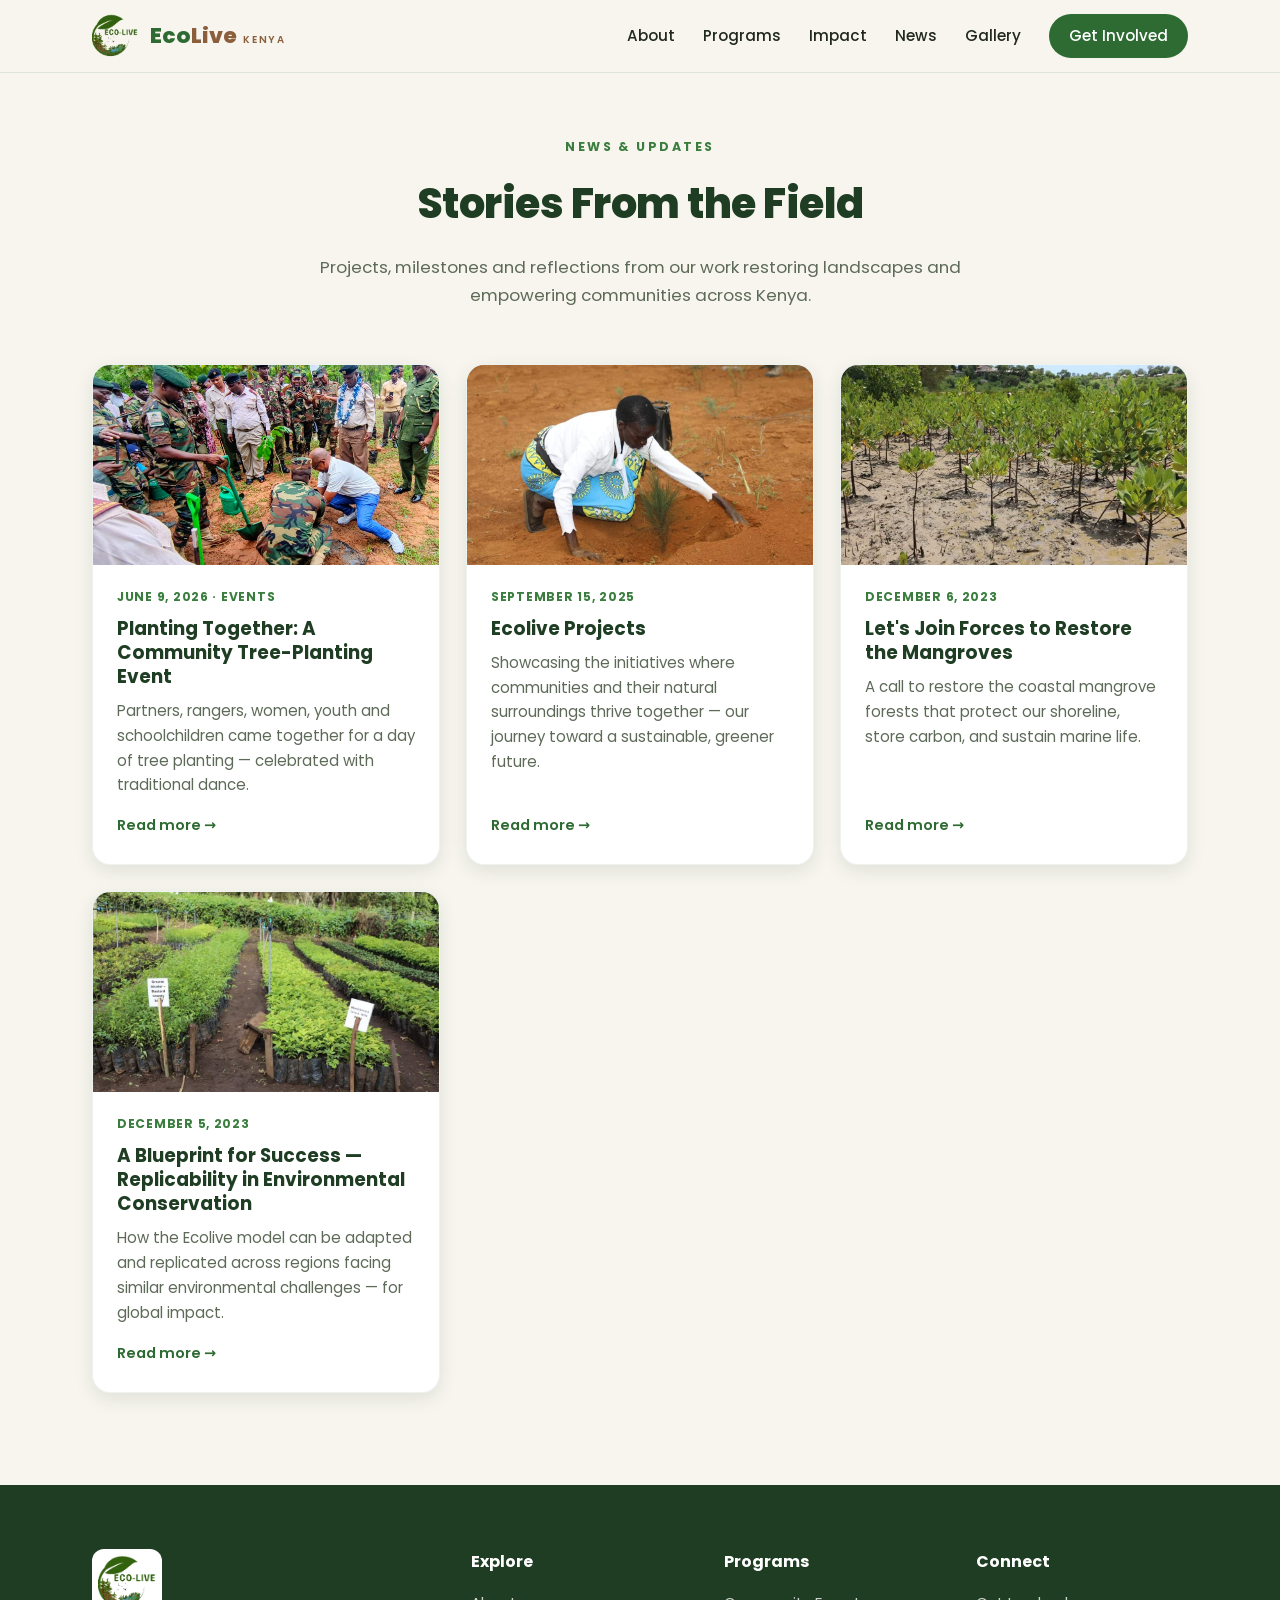
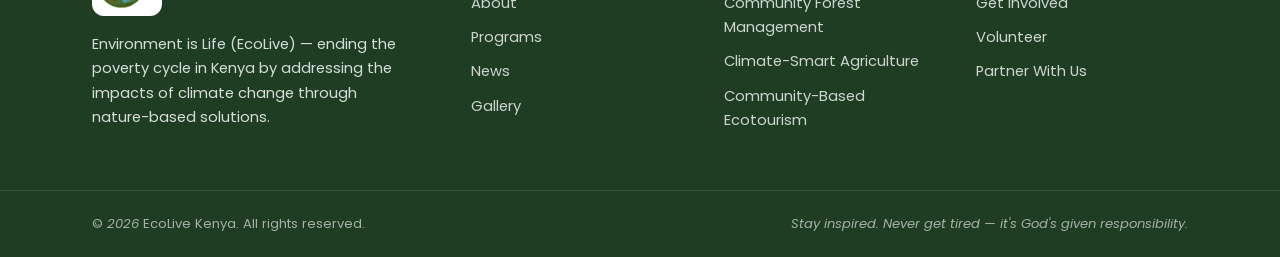
==== commit 012d8f75: "Update footer vision statement site-wide; set Elias Kimaru title to Executive Director Co-Authored-B" ====
--- a/news/index.html
+++ b/news/index.html
@@ -82,7 +82,7 @@
     <div class="container footer-grid">
       <div class="footer-brand">
         <img src="../assets/logo.png" alt="EcoLive logo" />
-        <p>Environment is Life (EcoLive) — ending the poverty cycle in Kenya through nature-based solutions and climate-smart agriculture.</p>
+        <p>Environment is Life (EcoLive) — ending the poverty cycle in Kenya by addressing the impacts of climate change through nature-based solutions.</p>
       </div>
       <div class="footer-col">
         <h4>Explore</h4>
